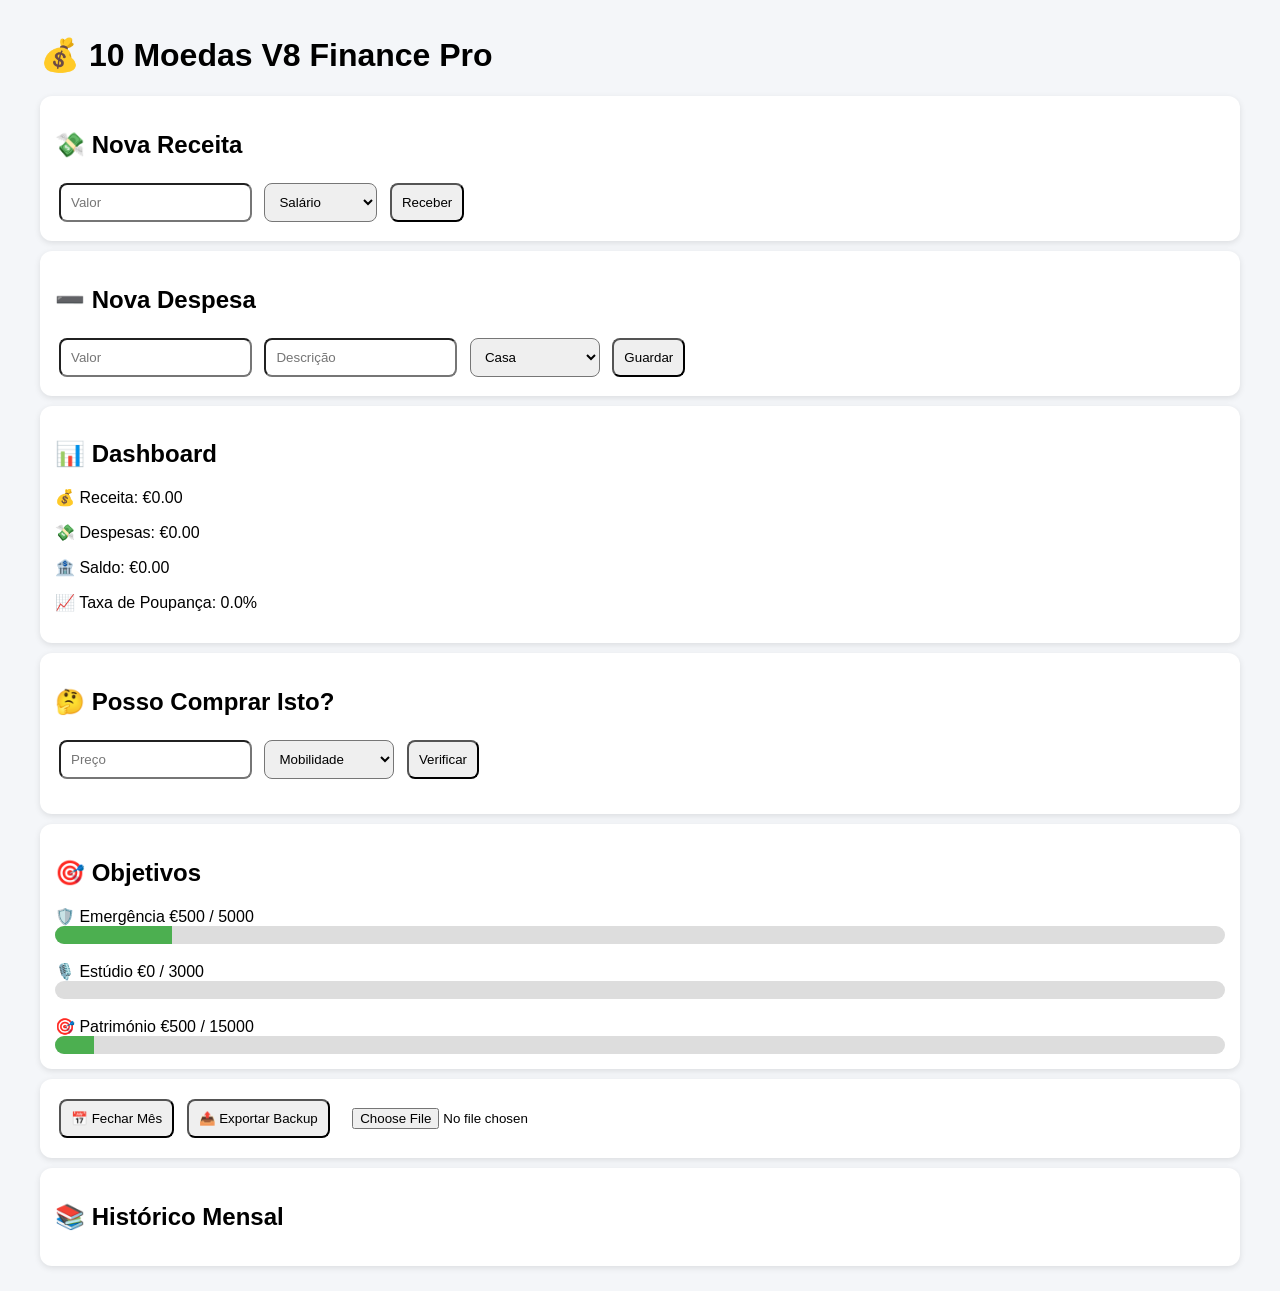
==== index.html @ 84c296e4 "index.html" ====
<!DOCTYPE html>
<html lang="pt">
<head>
<meta charset="UTF-8">
<meta name="viewport" content="width=device-width,initial-scale=1">
<title>10 Moedas V8 Finance Pro</title>
<style>
body{font-family:Arial;background:#f4f6f9;max-width:1200px;margin:auto;padding:15px}
.card{background:#fff;padding:15px;margin:10px 0;border-radius:12px;box-shadow:0 2px 6px rgba(0,0,0,.1)}
.grid{display:grid;grid-template-columns:repeat(auto-fit,minmax(220px,1fr));gap:10px}
input,select,button{padding:10px;margin:4px;border-radius:8px}
.progress{background:#ddd;height:18px;border-radius:9px;overflow:hidden}
.bar{background:#4caf50;height:100%}
</style>
</head>
<body>
<h1>💰 10 Moedas V8 Finance Pro</h1>

<div class="card">
<h2>💸 Nova Receita</h2>
<input id="income" type="number" placeholder="Valor">
<select id="incomeType">
<option>Salário</option><option>Horas Extra</option><option>Subsídio</option><option>Outro</option>
</select>
<button onclick="addIncome()">Receber</button>
<div id="transferBox"></div>
</div>

<div class="card">
<h2>➖ Nova Despesa</h2>
<input id="expenseValue" type="number" placeholder="Valor">
<input id="expenseDesc" placeholder="Descrição">
<select id="expenseCat">
<option>Casa</option><option>Emergência</option><option>Investimento</option>
<option>Mobilidade</option><option>Alimentação</option><option>Rui</option><option>Oportunidades</option>
</select>
<button onclick="addExpense()">Guardar</button>
</div>

<div class="card"><h2>📊 Dashboard</h2><div id="dashboard"></div></div>

<div class="card">
<h2>🤔 Posso Comprar Isto?</h2>
<input id="buyPrice" type="number" placeholder="Preço">
<select id="buyCat">
<option>Mobilidade</option><option>Alimentação</option><option>Rui</option><option>Oportunidades</option>
</select>
<button onclick="canBuy()">Verificar</button>
<p id="buyResult"></p>
</div>

<div class="card">
<h2>🎯 Objetivos</h2>
<div>🛡️ Emergência <span id="eTxt"></span><div class="progress"><div id="eBar" class="bar"></div></div></div><br>
<div>🎙️ Estúdio <span id="sTxt"></span><div class="progress"><div id="sBar" class="bar"></div></div></div><br>
<div>🎯 Património <span id="pTxt"></span><div class="progress"><div id="pBar" class="bar"></div></div></div>
</div>

<div class="card">
<button onclick="closeMonth()">📅 Fechar Mês</button>
<button onclick="exportBackup()">📤 Exportar Backup</button>
<input type="file" id="importFile" onchange="importBackup()">
</div>

<div class="card"><h2>📚 Histórico Mensal</h2><ul id="history"></ul></div>

<script>
let db=JSON.parse(localStorage.getItem("v8finance")||'{"income":0,"spent":{},"budgets":{},"history":[],"emergency":500,"studio":0,"wealth":500}');

function save(){localStorage.setItem("v8finance",JSON.stringify(db));render();}

function addIncome(){
 let income=parseFloat(document.getElementById("income").value||0);
 db.income+=income;

 let remaining=Math.max(0,income-650);

 let emergencyPct = db.emergency>=5000 ? 0 : 0.15;
 let investPct = db.emergency>=5000 ? 0.20 : 0.05;

 db.budgets={
 Casa:650,
 Emergência:remaining*emergencyPct,
 Investimento:remaining*investPct,
 Mobilidade:remaining*0.30,
 Alimentação:remaining*0.30,
 Rui:remaining*0.10,
 Oportunidades:remaining*0.10
 };

 db.emergency += db.budgets["Emergência"];
 db.wealth += db.budgets["Emergência"] + db.budgets["Investimento"];

 document.getElementById("transferBox").innerHTML=Object.entries(db.budgets).map(x=>"<p>"+x[0]+": €"+x[1].toFixed(2)+"</p>").join("");
 save();
}

function addExpense(){
 let v=parseFloat(document.getElementById("expenseValue").value||0);
 let c=document.getElementById("expenseCat").value;
 db.spent[c]=(db.spent[c]||0)+v;
 save();
}

function canBuy(){
 let v=parseFloat(document.getElementById("buyPrice").value||0);
 let c=document.getElementById("buyCat").value;
 let available=(db.budgets[c]||0)-(db.spent[c]||0);
 document.getElementById("buyResult").innerText=v<=available?
 "🟢 Sim. Restam €"+(available-v).toFixed(2):
 "🔴 Não. Disponível €"+available.toFixed(2);
}

function closeMonth(){
 let spent=Object.values(db.spent).reduce((a,b)=>a+b,0);
 db.history.unshift({date:new Date().toLocaleDateString(),income:db.income,spent:spent,saving:db.income-spent});
 db.income=0; db.spent={}; db.budgets={};
 save();
}

function exportBackup(){
 let blob=new Blob([JSON.stringify(db,null,2)],{type:"application/json"});
 let a=document.createElement("a");
 a.href=URL.createObjectURL(blob);
 a.download="10Moedas_Backup.json";
 a.click();
}

function importBackup(){
 let f=document.getElementById("importFile").files[0];
 let r=new FileReader();
 r.onload=e=>{db=JSON.parse(e.target.result);save();};
 r.readAsText(f);
}

function render(){
 let spent=Object.values(db.spent).reduce((a,b)=>a+b,0);
 let saldo=db.income-spent;
 let taxa=db.income>0?((saldo/db.income)*100):0;

 document.getElementById("dashboard").innerHTML=`
 <p>💰 Receita: €${db.income.toFixed(2)}</p>
 <p>💸 Despesas: €${spent.toFixed(2)}</p>
 <p>🏦 Saldo: €${saldo.toFixed(2)}</p>
 <p>📈 Taxa de Poupança: ${taxa.toFixed(1)}%</p>`;

 document.getElementById("eTxt").innerText=`€${db.emergency.toFixed(0)} / 5000`;
 document.getElementById("sTxt").innerText=`€${db.studio.toFixed(0)} / 3000`;
 document.getElementById("pTxt").innerText=`€${db.wealth.toFixed(0)} / 15000`;

 eBar.style.width=Math.min(100,db.emergency/5000*100)+"%";
 sBar.style.width=Math.min(100,db.studio/3000*100)+"%";
 pBar.style.width=Math.min(100,db.wealth/15000*100)+"%";

 history.innerHTML=db.history.map(h=>`<li>${h.date} | Receita €${h.income.toFixed(2)} | Saldo €${h.saving.toFixed(2)}</li>`).join("");
}
render();
</script>
</body>
</html>
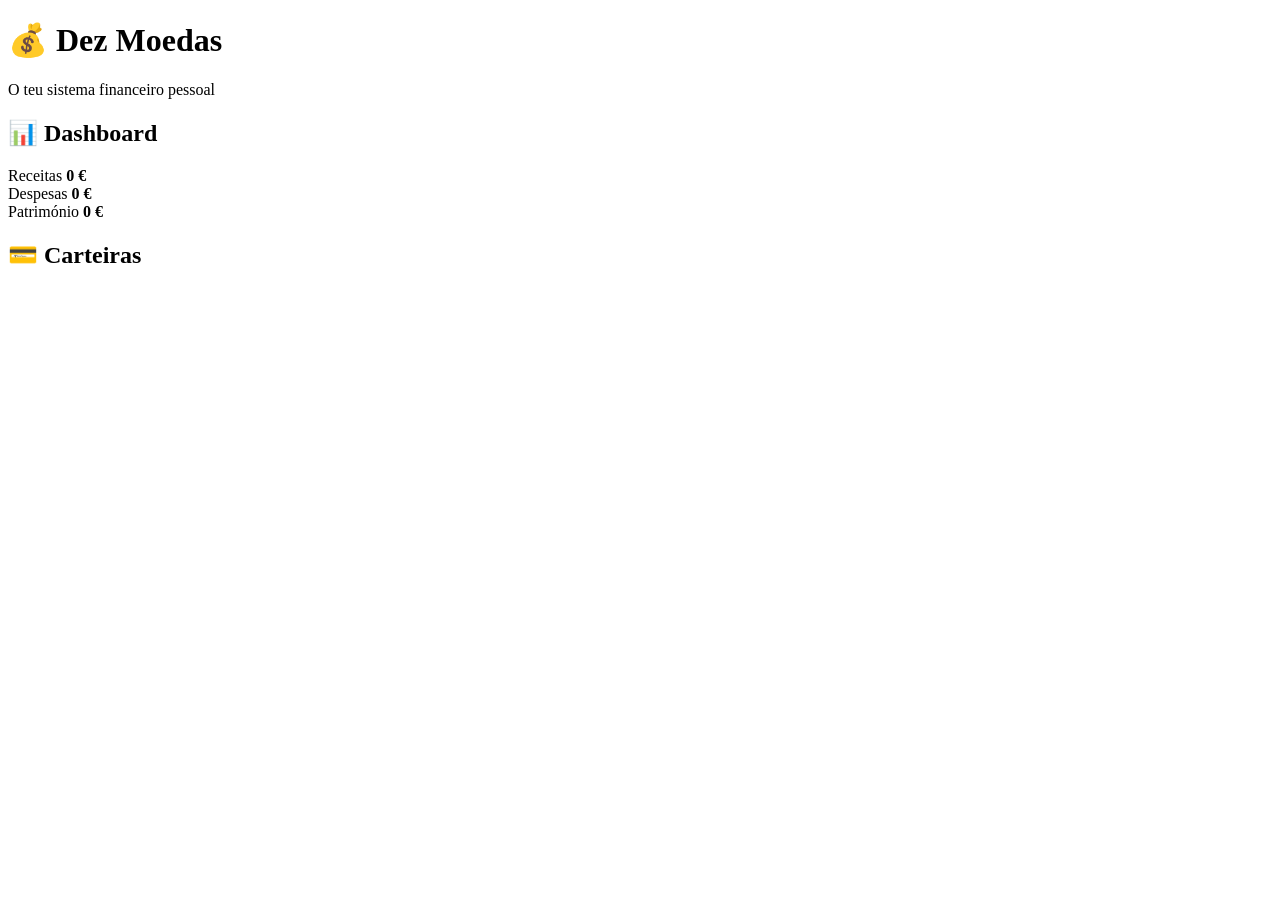
==== commit 2465725c: "Atualizar o index.html" ====
--- a/index.html
+++ b/index.html
@@ -1,160 +1,54 @@
 <!DOCTYPE html>
-<html lang="pt">
+<html lang="pt-PT">
 <head>
-<meta charset="UTF-8">
-<meta name="viewport" content="width=device-width,initial-scale=1">
-<title>10 Moedas V8 Finance Pro</title>
-<style>
-body{font-family:Arial;background:#f4f6f9;max-width:1200px;margin:auto;padding:15px}
-.card{background:#fff;padding:15px;margin:10px 0;border-radius:12px;box-shadow:0 2px 6px rgba(0,0,0,.1)}
-.grid{display:grid;grid-template-columns:repeat(auto-fit,minmax(220px,1fr));gap:10px}
-input,select,button{padding:10px;margin:4px;border-radius:8px}
-.progress{background:#ddd;height:18px;border-radius:9px;overflow:hidden}
-.bar{background:#4caf50;height:100%}
-</style>
+    <meta charset="UTF-8">
+    <meta name="viewport" content="width=device-width, initial-scale=1.0">
+    <title>Dez Moedas</title>
+
+    <link rel="stylesheet" href="css/style.css">
 </head>
 <body>
-<h1>💰 10 Moedas V8 Finance Pro</h1>
 
-<div class="card">
-<h2>💸 Nova Receita</h2>
-<input id="income" type="number" placeholder="Valor">
-<select id="incomeType">
-<option>Salário</option><option>Horas Extra</option><option>Subsídio</option><option>Outro</option>
-</select>
-<button onclick="addIncome()">Receber</button>
-<div id="transferBox"></div>
-</div>
+    <header class="header">
+        <h1>💰 Dez Moedas</h1>
+        <p>O teu sistema financeiro pessoal</p>
+    </header>
 
-<div class="card">
-<h2>➖ Nova Despesa</h2>
-<input id="expenseValue" type="number" placeholder="Valor">
-<input id="expenseDesc" placeholder="Descrição">
-<select id="expenseCat">
-<option>Casa</option><option>Emergência</option><option>Investimento</option>
-<option>Mobilidade</option><option>Alimentação</option><option>Rui</option><option>Oportunidades</option>
-</select>
-<button onclick="addExpense()">Guardar</button>
-</div>
+    <main>
 
-<div class="card"><h2>📊 Dashboard</h2><div id="dashboard"></div></div>
+        <section class="card dashboard">
+            <h2>📊 Dashboard</h2>
 
-<div class="card">
-<h2>🤔 Posso Comprar Isto?</h2>
-<input id="buyPrice" type="number" placeholder="Preço">
-<select id="buyCat">
-<option>Mobilidade</option><option>Alimentação</option><option>Rui</option><option>Oportunidades</option>
-</select>
-<button onclick="canBuy()">Verificar</button>
-<p id="buyResult"></p>
-</div>
+            <div class="stats">
+                <div class="stat-box">
+                    <span>Receitas</span>
+                    <strong id="incomeTotal">0 €</strong>
+                </div>
 
-<div class="card">
-<h2>🎯 Objetivos</h2>
-<div>🛡️ Emergência <span id="eTxt"></span><div class="progress"><div id="eBar" class="bar"></div></div></div><br>
-<div>🎙️ Estúdio <span id="sTxt"></span><div class="progress"><div id="sBar" class="bar"></div></div></div><br>
-<div>🎯 Património <span id="pTxt"></span><div class="progress"><div id="pBar" class="bar"></div></div></div>
-</div>
+                <div class="stat-box">
+                    <span>Despesas</span>
+                    <strong id="expenseTotal">0 €</strong>
+                </div>
 
-<div class="card">
-<button onclick="closeMonth()">📅 Fechar Mês</button>
-<button onclick="exportBackup()">📤 Exportar Backup</button>
-<input type="file" id="importFile" onchange="importBackup()">
-</div>
+                <div class="stat-box">
+                    <span>Património</span>
+                    <strong id="netWorth">0 €</strong>
+                </div>
+            </div>
+        </section>
 
-<div class="card"><h2>📚 Histórico Mensal</h2><ul id="history"></ul></div>
+        <section class="card">
+            <h2>💳 Carteiras</h2>
 
-<script>
-let db=JSON.parse(localStorage.getItem("v8finance")||'{"income":0,"spent":{},"budgets":{},"history":[],"emergency":500,"studio":0,"wealth":500}');
+            <div id="walletList"></div>
+        </section>
 
-function save(){localStorage.setItem("v8finance",JSON.stringify(db));render();}
+    </main>
 
-function addIncome(){
- let income=parseFloat(document.getElementById("income").value||0);
- db.income+=income;
+    <script src="js/config.js"></script>
+    <script src="js/storage.js"></script>
+    <script src="js/wallets.js"></script>
+    <script src="js/app.js"></script>
 
- let remaining=Math.max(0,income-650);
-
- let emergencyPct = db.emergency>=5000 ? 0 : 0.15;
- let investPct = db.emergency>=5000 ? 0.20 : 0.05;
-
- db.budgets={
- Casa:650,
- Emergência:remaining*emergencyPct,
- Investimento:remaining*investPct,
- Mobilidade:remaining*0.30,
- Alimentação:remaining*0.30,
- Rui:remaining*0.10,
- Oportunidades:remaining*0.10
- };
-
- db.emergency += db.budgets["Emergência"];
- db.wealth += db.budgets["Emergência"] + db.budgets["Investimento"];
-
- document.getElementById("transferBox").innerHTML=Object.entries(db.budgets).map(x=>"<p>"+x[0]+": €"+x[1].toFixed(2)+"</p>").join("");
- save();
-}
-
-function addExpense(){
- let v=parseFloat(document.getElementById("expenseValue").value||0);
- let c=document.getElementById("expenseCat").value;
- db.spent[c]=(db.spent[c]||0)+v;
- save();
-}
-
-function canBuy(){
- let v=parseFloat(document.getElementById("buyPrice").value||0);
- let c=document.getElementById("buyCat").value;
- let available=(db.budgets[c]||0)-(db.spent[c]||0);
- document.getElementById("buyResult").innerText=v<=available?
- "🟢 Sim. Restam €"+(available-v).toFixed(2):
- "🔴 Não. Disponível €"+available.toFixed(2);
-}
-
-function closeMonth(){
- let spent=Object.values(db.spent).reduce((a,b)=>a+b,0);
- db.history.unshift({date:new Date().toLocaleDateString(),income:db.income,spent:spent,saving:db.income-spent});
- db.income=0; db.spent={}; db.budgets={};
- save();
-}
-
-function exportBackup(){
- let blob=new Blob([JSON.stringify(db,null,2)],{type:"application/json"});
- let a=document.createElement("a");
- a.href=URL.createObjectURL(blob);
- a.download="10Moedas_Backup.json";
- a.click();
-}
-
-function importBackup(){
- let f=document.getElementById("importFile").files[0];
- let r=new FileReader();
- r.onload=e=>{db=JSON.parse(e.target.result);save();};
- r.readAsText(f);
-}
-
-function render(){
- let spent=Object.values(db.spent).reduce((a,b)=>a+b,0);
- let saldo=db.income-spent;
- let taxa=db.income>0?((saldo/db.income)*100):0;
-
- document.getElementById("dashboard").innerHTML=`
- <p>💰 Receita: €${db.income.toFixed(2)}</p>
- <p>💸 Despesas: €${spent.toFixed(2)}</p>
- <p>🏦 Saldo: €${saldo.toFixed(2)}</p>
- <p>📈 Taxa de Poupança: ${taxa.toFixed(1)}%</p>`;
-
- document.getElementById("eTxt").innerText=`€${db.emergency.toFixed(0)} / 5000`;
- document.getElementById("sTxt").innerText=`€${db.studio.toFixed(0)} / 3000`;
- document.getElementById("pTxt").innerText=`€${db.wealth.toFixed(0)} / 15000`;
-
- eBar.style.width=Math.min(100,db.emergency/5000*100)+"%";
- sBar.style.width=Math.min(100,db.studio/3000*100)+"%";
- pBar.style.width=Math.min(100,db.wealth/15000*100)+"%";
-
- history.innerHTML=db.history.map(h=>`<li>${h.date} | Receita €${h.income.toFixed(2)} | Saldo €${h.saving.toFixed(2)}</li>`).join("");
-}
-render();
-</script>
 </body>
-</html>
+</html>
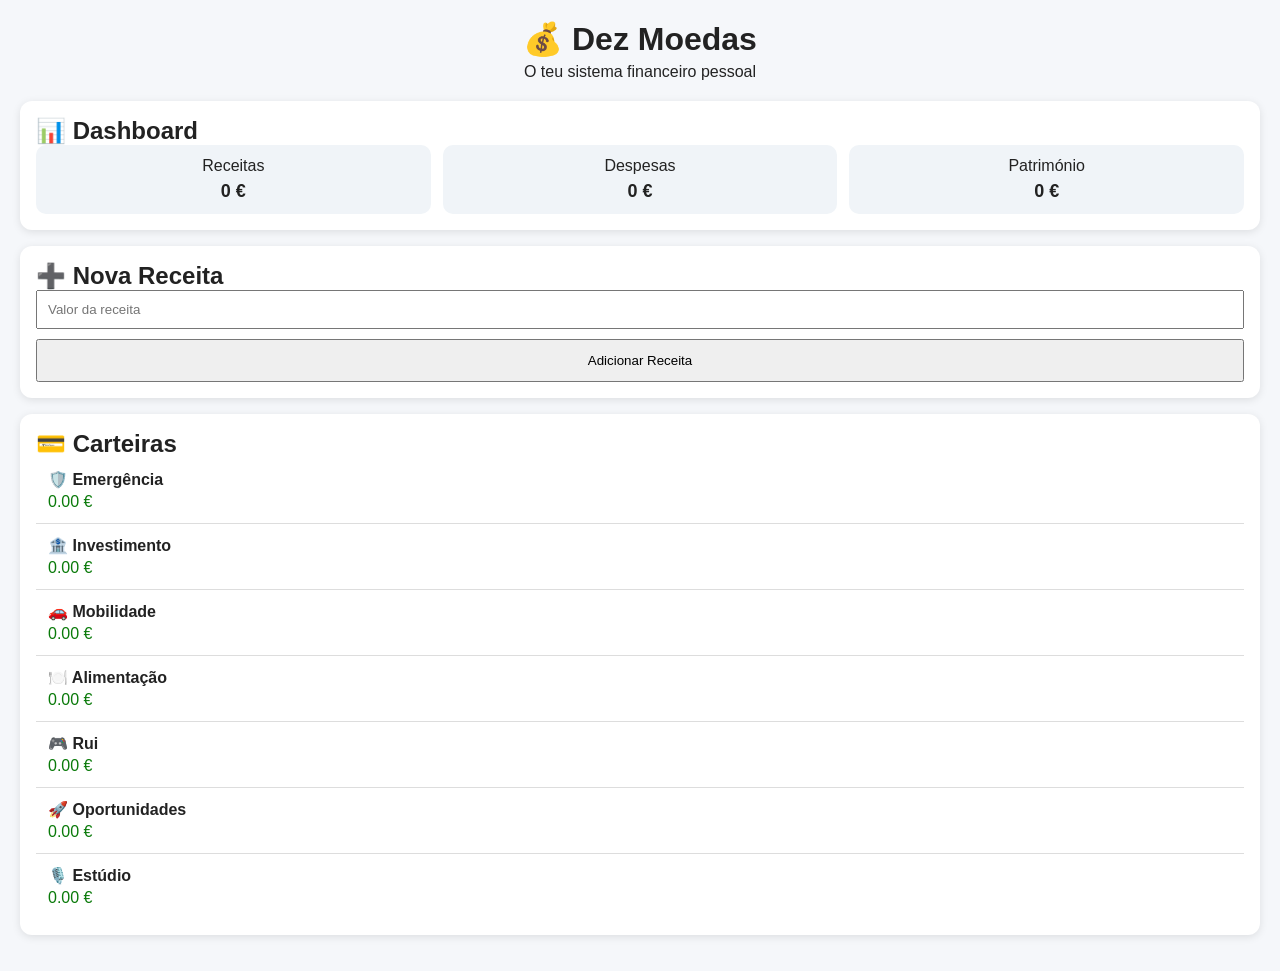
==== commit 30ef6924: "index.html" ====
--- a/index.html
+++ b/index.html
@@ -36,7 +36,23 @@
                 </div>
             </div>
         </section>
+<section class="card">
+    <h2>➕ Nova Receita</h2>
 
+    <input
+        type="number"
+        id="salaryInput"
+        placeholder="Valor da receita"
+        style="width:100%;padding:10px;margin-bottom:10px;"
+    >
+
+    <button
+        onclick="addSalary()"
+        style="width:100%;padding:12px;"
+    >
+        Adicionar Receita
+    </button>
+</section>
         <section class="card">
             <h2>💳 Carteiras</h2>
 
@@ -51,4 +67,4 @@
     <script src="js/app.js"></script>
 
 </body>
-</html>+</html>
--- a/css/style.css
+++ b/css/style.css
@@ -0,0 +1,66 @@
+*{
+    margin:0;
+    padding:0;
+    box-sizing:border-box;
+}
+
+body{
+    font-family:Arial, Helvetica, sans-serif;
+    background:#f5f7fa;
+    color:#222;
+    padding:20px;
+}
+
+.header{
+    text-align:center;
+    margin-bottom:20px;
+}
+
+.header h1{
+    margin-bottom:5px;
+}
+
+.card{
+    background:white;
+    border-radius:12px;
+    padding:16px;
+    margin-bottom:16px;
+    box-shadow:0 2px 8px rgba(0,0,0,0.1);
+}
+
+.stats{
+    display:grid;
+    grid-template-columns:repeat(auto-fit,minmax(120px,1fr));
+    gap:12px;
+}
+
+.stat-box{
+    background:#f0f4f8;
+    border-radius:10px;
+    padding:12px;
+    text-align:center;
+}
+
+.stat-box strong{
+    display:block;
+    margin-top:6px;
+    font-size:18px;
+}
+
+.wallet{
+    padding:12px;
+    border-bottom:1px solid #ddd;
+}
+
+.wallet:last-child{
+    border-bottom:none;
+}
+
+.wallet-name{
+    font-weight:bold;
+}
+
+.wallet-balance{
+    margin-top:4px;
+    color:#0a7a0a;
+}
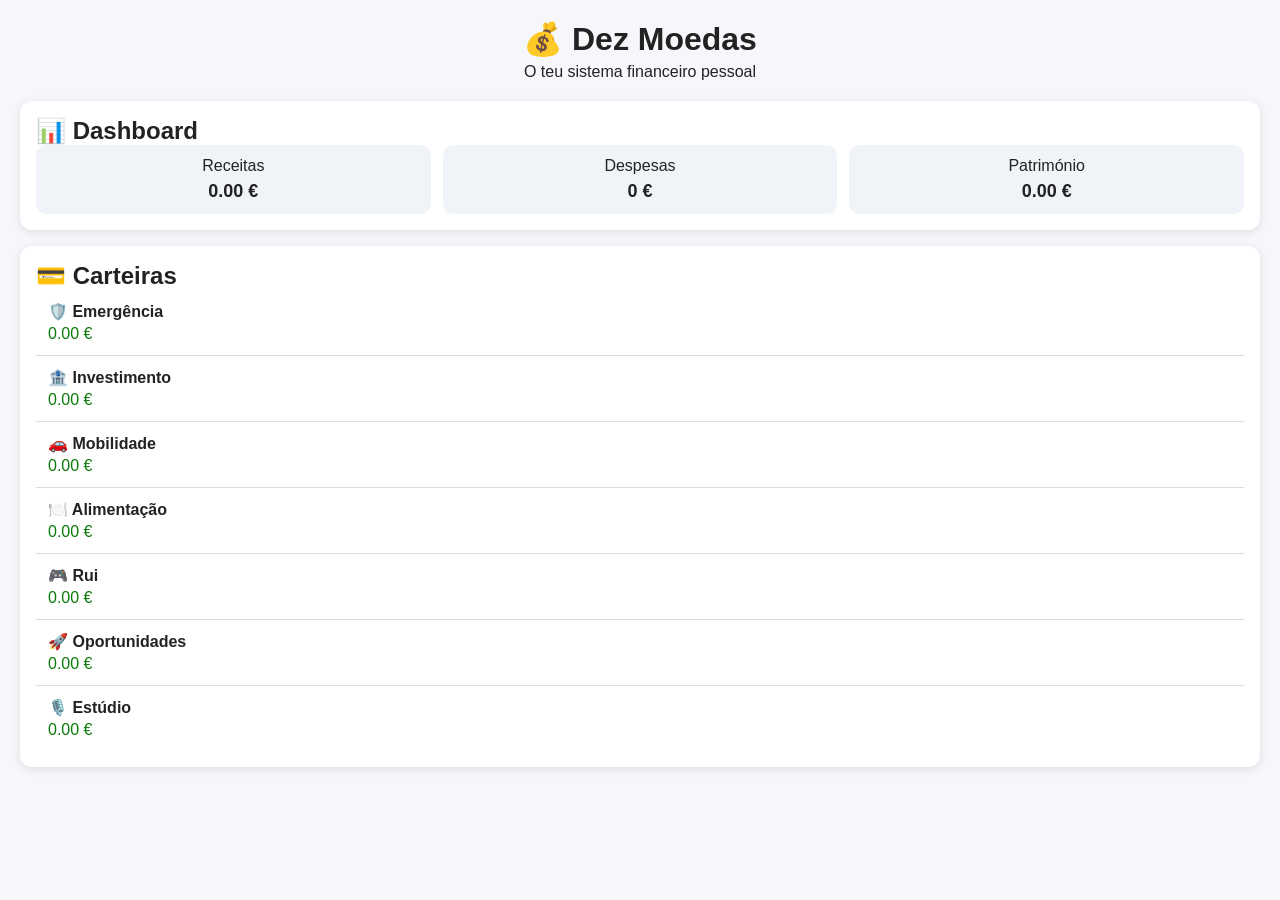
==== commit 56102e54: "index.html Removed the section for adding a new salary input and button." ====
--- a/index.html
+++ b/index.html
@@ -36,23 +36,7 @@
                 </div>
             </div>
         </section>
-<section class="card">
-    <h2>➕ Nova Receita</h2>
 
-    <input
-        type="number"
-        id="salaryInput"
-        placeholder="Valor da receita"
-        style="width:100%;padding:10px;margin-bottom:10px;"
-    >
-
-    <button
-        onclick="addSalary()"
-        style="width:100%;padding:12px;"
-    >
-        Adicionar Receita
-    </button>
-</section>
         <section class="card">
             <h2>💳 Carteiras</h2>
 
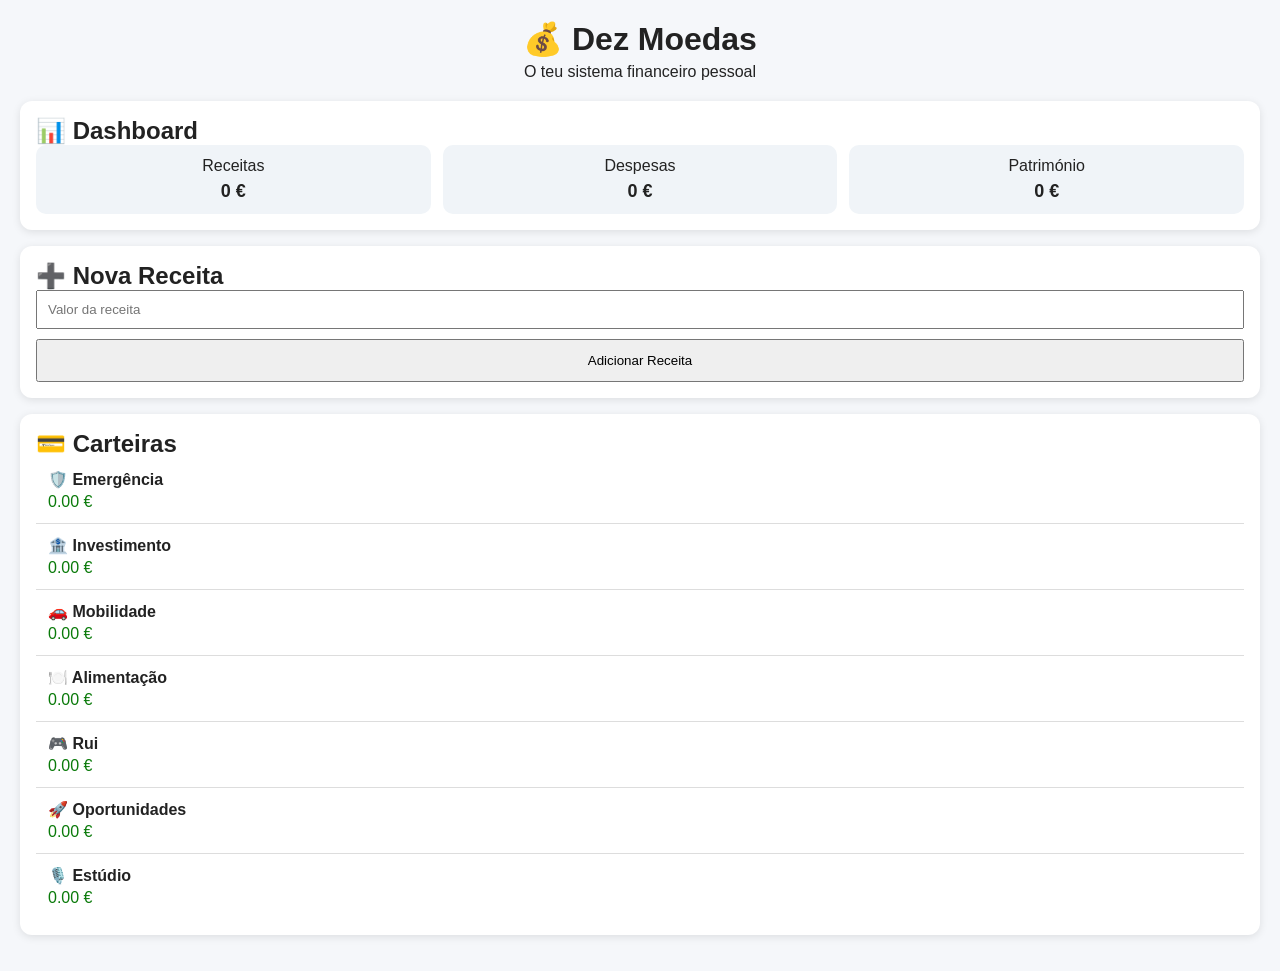
==== commit 4e5b8c8f: "index.html" ====
--- a/index.html
+++ b/index.html
@@ -36,7 +36,23 @@
                 </div>
             </div>
         </section>
+<section class="card">
+    <h2>➕ Nova Receita</h2>
 
+    <input
+        type="number"
+        id="salaryInput"
+        placeholder="Valor da receita"
+        style="width:100%;padding:10px;margin-bottom:10px;"
+    >
+
+    <button
+        onclick="addSalary()"
+        style="width:100%;padding:12px;"
+    >
+        Adicionar Receita
+    </button>
+</section>
         <section class="card">
             <h2>💳 Carteiras</h2>
 
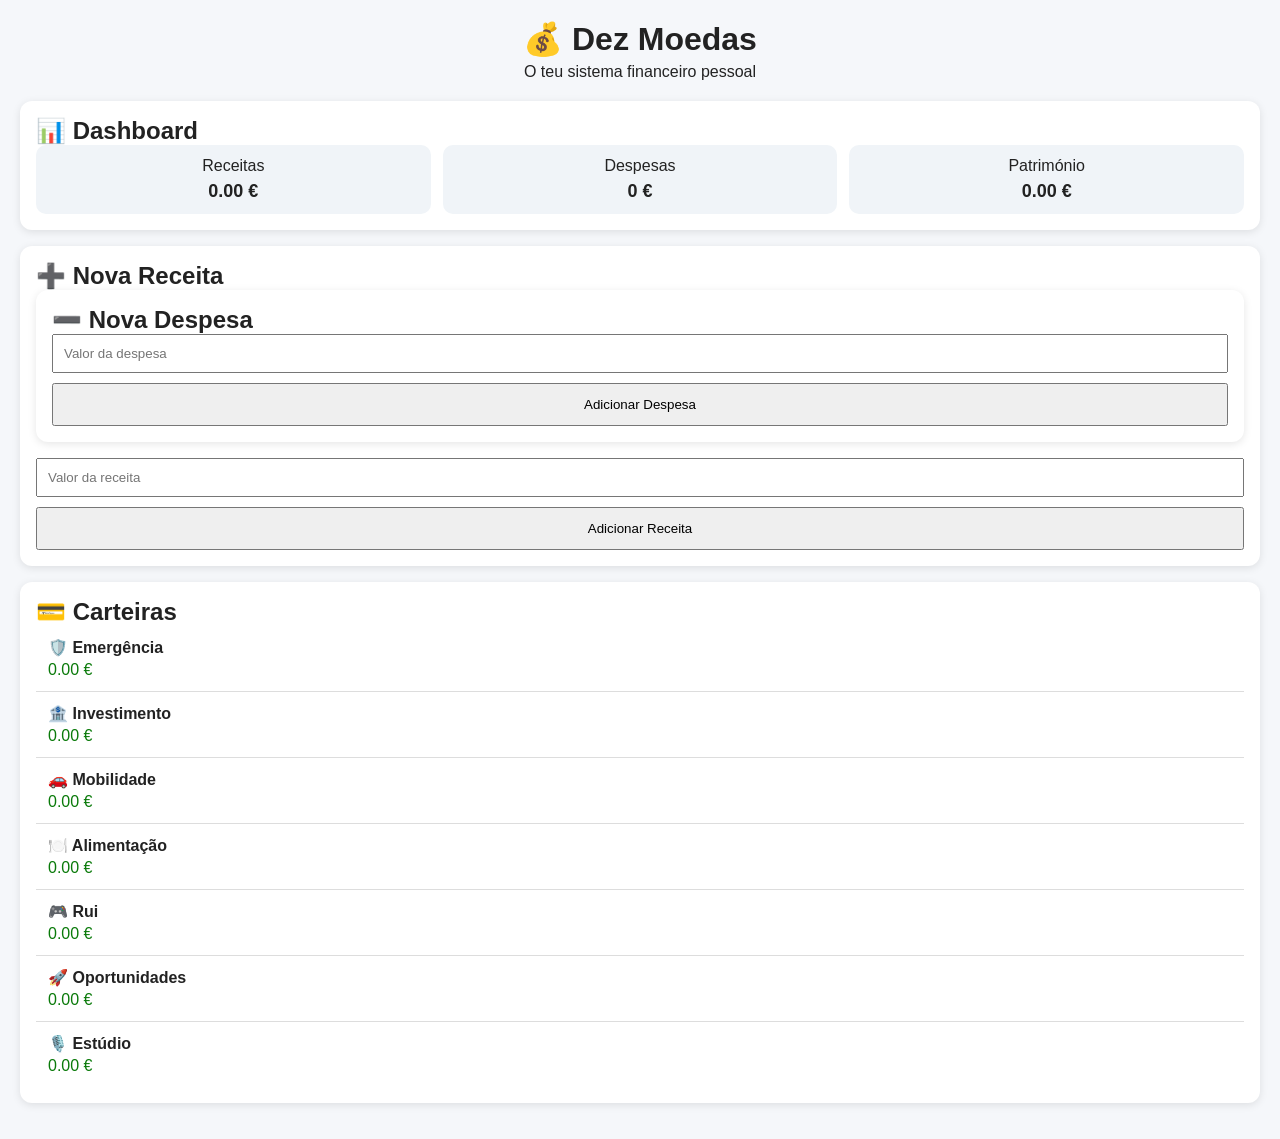
==== commit 543f625a: "index.html Added input and button for adding expenses." ====
--- a/index.html
+++ b/index.html
@@ -38,7 +38,23 @@
         </section>
 <section class="card">
     <h2>➕ Nova Receita</h2>
+<section class="card">
+    <h2>➖ Nova Despesa</h2>
 
+    <input
+        type="number"
+        id="expenseInput"
+        placeholder="Valor da despesa"
+        style="width:100%;padding:10px;margin-bottom:10px;"
+    >
+
+    <button
+        onclick="addExpense()"
+        style="width:100%;padding:12px;"
+    >
+        Adicionar Despesa
+    </button>
+</section>
     <input
         type="number"
         id="salaryInput"
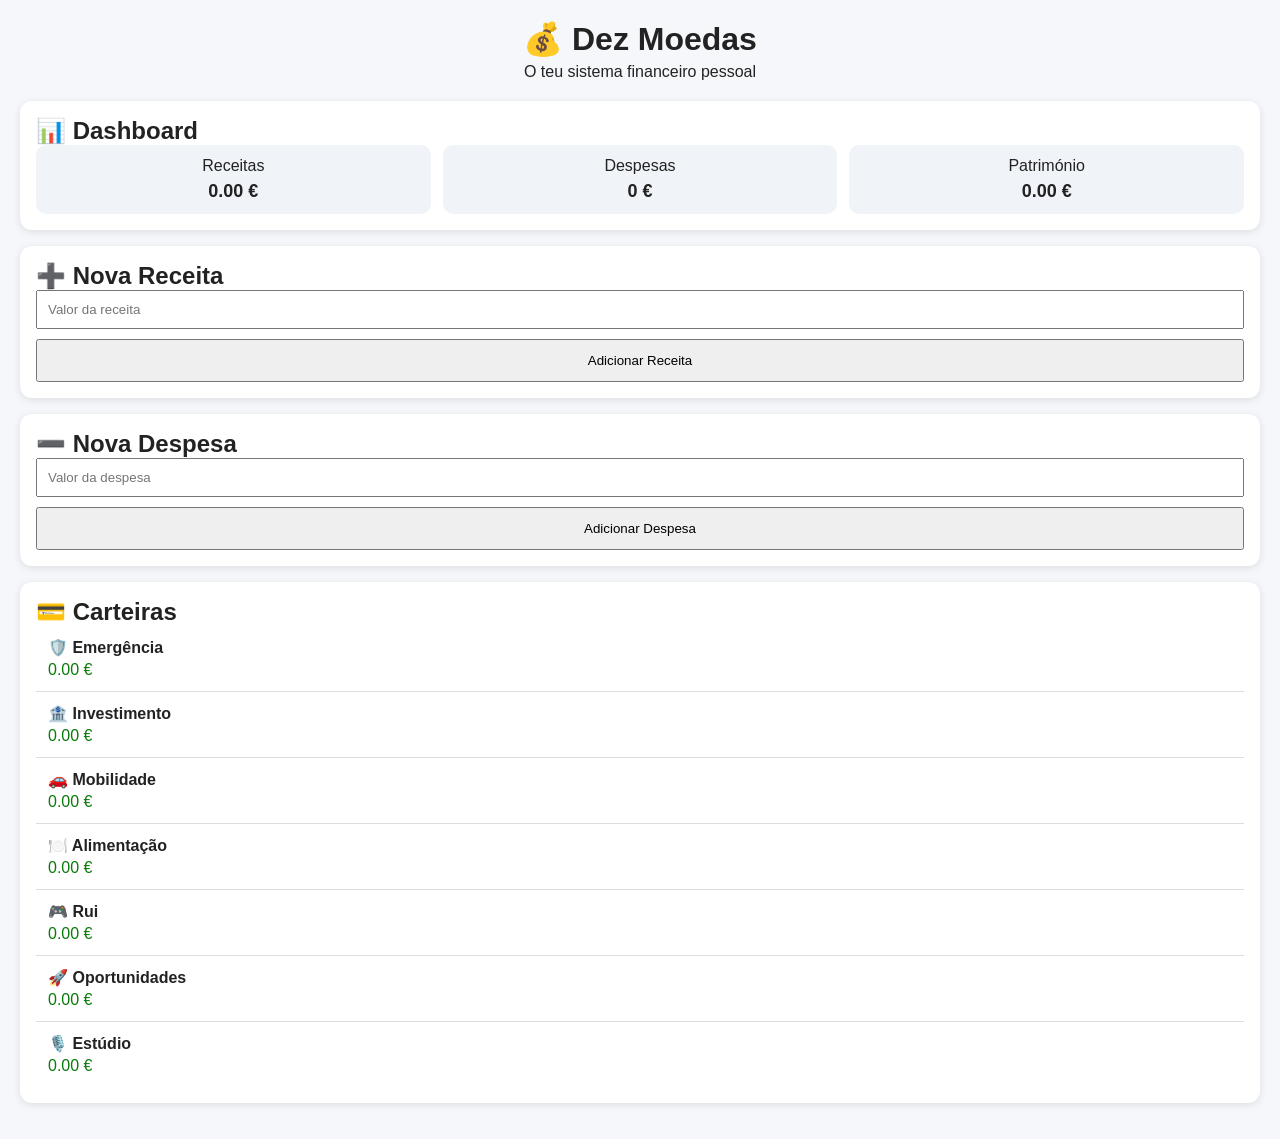
==== commit 6f71d982: "index.html" ====
--- a/index.html
+++ b/index.html
@@ -36,8 +36,24 @@
                 </div>
             </div>
         </section>
-<section class="card">
+        <section class="card">
     <h2>➕ Nova Receita</h2>
+
+    <input
+        type="number"
+        id="salaryInput"
+        placeholder="Valor da receita"
+        style="width:100%;padding:10px;margin-bottom:10px;"
+    >
+
+    <button
+        onclick="addSalary()"
+        style="width:100%;padding:12px;"
+    >
+        Adicionar Receita
+    </button>
+</section>
+
 <section class="card">
     <h2>➖ Nova Despesa</h2>
 
@@ -55,20 +71,7 @@
         Adicionar Despesa
     </button>
 </section>
-    <input
-        type="number"
-        id="salaryInput"
-        placeholder="Valor da receita"
-        style="width:100%;padding:10px;margin-bottom:10px;"
-    >
-
-    <button
-        onclick="addSalary()"
-        style="width:100%;padding:12px;"
-    >
-        Adicionar Receita
-    </button>
-</section>
+        
         <section class="card">
             <h2>💳 Carteiras</h2>
 
